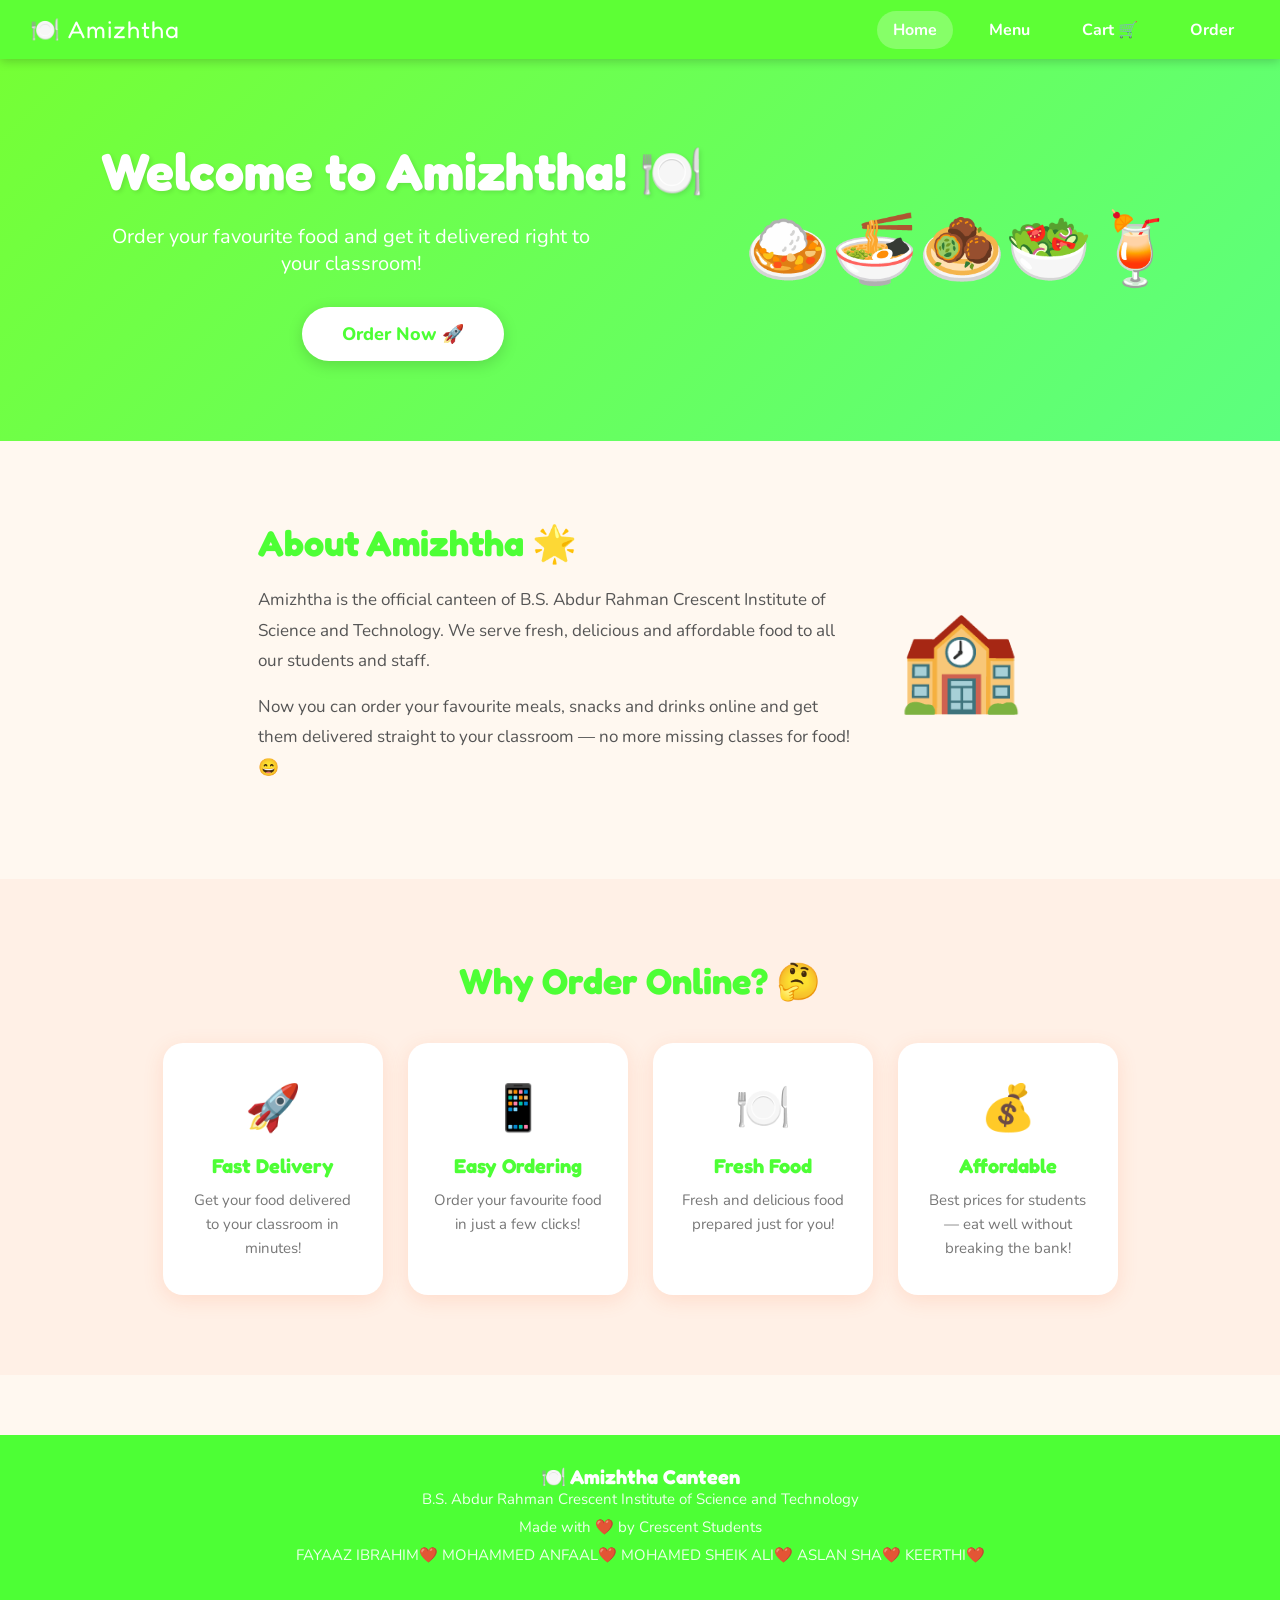
==== index.html @ 26bb33be "Add files via upload" ====
<!DOCTYPE html>
<html lang="en">
<head>
    <meta charset="UTF-8">
    <meta name="viewport" content="width=device-width, initial-scale=1.0">
    <title>Amizhtha Canteen</title>
    <link rel="stylesheet" href="style.css">
    <link href="https://fonts.googleapis.com/css2?family=Fredoka+One&family=Nunito:wght@400;600;700;800&display=swap" rel="stylesheet">
</head>
<body>

    <!-- NAVBAR -->
    <nav class="navbar">
        <div class="nav-logo">
            🍽️ Amizhtha
        </div>
        <ul class="nav-links">
            <li><a href="index.html" class="active">Home</a></li>
            <li><a href="menu.html">Menu</a></li>
            <li><a href="cart.html">Cart 🛒</a></li>
            <li><a href="order.html">Order</a></li>
        </ul>
    </nav>

    <!-- HERO SECTION -->
    <section class="hero">
        <div class="hero-content">
            <h1>Welcome to Amizhtha! 🍽️</h1>
            <p>Order your favourite food and get it delivered right to your classroom!</p>
            <a href="menu.html" class="btn">Order Now 🚀</a>
        </div>
        <div class="hero-image">🍛🍜🧆🥗🍹</div>
    </section>

    <!-- ABOUT SECTION -->
    <section class="about">
        <div class="about-content">
            <h2>About Amizhtha 🌟</h2>
            <p>Amizhtha is the official canteen of B.S. Abdur Rahman Crescent Institute of Science and Technology. We serve fresh, delicious and affordable food to all our students and staff.</p>
            <p>Now you can order your favourite meals, snacks and drinks online and get them delivered straight to your classroom — no more missing classes for food! 😄</p>
        </div>
        <div class="about-image">🏫</div>
    </section>

    <!-- FEATURES SECTION -->
    <section class="features">
        <h2>Why Order Online? 🤔</h2>
        <div class="features-container">
            <div class="feature-card">
                <div class="feature-icon">🚀</div>
                <h3>Fast Delivery</h3>
                <p>Get your food delivered to your classroom in minutes!</p>
            </div>
            <div class="feature-card">
                <div class="feature-icon">📱</div>
                <h3>Easy Ordering</h3>
                <p>Order your favourite food in just a few clicks!</p>
            </div>
            <div class="feature-card">
                <div class="feature-icon">🍽️</div>
                <h3>Fresh Food</h3>
                <p>Fresh and delicious food prepared just for you!</p>
            </div>
            <div class="feature-card">
                <div class="feature-icon">💰</div>
                <h3>Affordable</h3>
                <p>Best prices for students — eat well without breaking the bank!</p>
            </div>
        </div>
    </section>

    <!-- FOOTER -->
    <footer class="footer">
        <h3>🍽️ Amizhtha Canteen</h3>
        <p>B.S. Abdur Rahman Crescent Institute of Science and Technology</p>
        <p>Made with ❤️ by Crescent Students</p>
        <p>FAYAAZ IBRAHIM❤️
        MOHAMMED ANFAAL❤️
    MOHAMED SHEIK ALI❤️
ASLAN SHA❤️
KEERTHI❤️</p>
    </footer>

</body>
</html>
---- style.css ----
/* ================================
   GLOBAL STYLES
================================ */
* {
    margin: 0;
    padding: 0;
    box-sizing: border-box;
    font-family: 'Nunito', sans-serif;
}

body {
    background-color: #fff8f0;
    color: #333333;
}

/* ================================
   NAVBAR STYLES
================================ */
.navbar {
    background-color: #5dff35;
    padding: 15px 30px;
    display: flex;
    justify-content: space-between;
    align-items: center;
    position: sticky;
    top: 0;
    z-index: 100;
    box-shadow: 0 2px 10px rgba(0,0,0,0.2);
}

.nav-logo {
    color: white;
    font-size: 24px;
    font-family: 'Fredoka One', cursive;
    letter-spacing: 1px;
}

.nav-links {
    list-style: none;
    display: flex;
    gap: 20px;
}

.nav-links a {
    color: white;
    font-size: 16px;
    text-decoration:none;
    font-weight: 700;
    padding: 8px 16px;
    border-radius: 20px;
    transition: background-color 0.3s;
}

.nav-links a:hover,
.nav-links a.active {
    background-color: rgba(255,255,255,0.25);
    cursor: pointer;
}

/* ================================
   HERO SECTION
================================ */
.hero {
    background: linear-gradient(135deg, #75ff35, #5cff7f);
    padding: 80px 30px;
    display: flex;
    justify-content: center;
    align-items: center;
    gap: 40px;
    text-align: center;
    flex-wrap: wrap;
}

.hero-content h1 {
    font-size: 52px;
    color: white;
    font-family: 'Fredoka One', cursive;
    margin-bottom: 20px;
    text-shadow: 2px 2px 4px rgba(0,0,0,0.1);
}

.hero-content p {
    font-size: 20px;
    color: white;
    margin-bottom: 30px;
    max-width: 500px;
}

.hero-image {
    font-size: 70px;
    animation: float 3s ease-in-out infinite;
}

@keyframes float {
    0%, 100% { transform: translateY(0); }
    50% { transform: translateY(-15px); }
}

/* button*/
.btn {
    background-color: white;
    color: #4dff35;
    padding: 15px 40px;
    border-radius: 30px;
    text-decoration: none;
    font-size: 18px;
    font-weight: 800;
    display: inline-block;
    transition: all 0.3s;
    box-shadow: 0 4px 15px rgba(0,0,0,0.15);
    cursor: pointer;
    border: none;
}

.btn:hover {
    background-color: #4dff35;
    color: white;
    transform: translateY(-3px);
    box-shadow: 0 8px 20px rgba(0,0,0,0.2);
}


   /*ABOUT SECTION*/

.about {
    padding: 80px 30px;
    background-color: #fff8f0;
    display: flex;
    justify-content: center;
    align-items: center;
    gap: 40px;
    flex-wrap: wrap;
}

.about-content {
    max-width: 600px;
}

.about-content h2 {
    font-size: 36px;
    color: #4dff35;
    font-family: 'Fredoka One', cursive;
    margin-bottom: 20px;
}

.about-content p {
    font-size: 17px;
    line-height: 1.8;
    margin-bottom: 15px;
    color: #555;
}

.about-image {
    font-size: 100px;
}


/*FEATURES SECTION*/
.features {
    padding: 80px 30px;
    background-color: #fff0e6;
    text-align: center;
}

.features h2 {
    font-size: 36px;
    color: #4dff35;
    font-family: 'Fredoka One', cursive;
    margin-bottom: 40px;
}

.features-container {
    display: flex;
    justify-content: center;
    gap: 25px;
    flex-wrap: wrap;
}

.feature-card {
    background-color: white;
    padding: 35px 25px;
    border-radius: 20px;
    width: 220px;
    box-shadow: 0 5px 20px rgba(255, 107, 53, 0.15);
    transition: transform 0.3s;
}

.feature-card:hover {
    transform: translateY(-8px);
}

.feature-icon {
    font-size: 45px;
    margin-bottom: 15px;
}

.feature-card h3 {
    font-size: 20px;
    color: #4dff35;
    margin-bottom: 10px;
    font-family: 'Fredoka One', cursive;
}

.feature-card p {
    font-size: 15px;
    color: #777;
    line-height: 1.6;
}


/*PAGE HEADER (Menu, Cart, Order)*/

.page-header {
    background: linear-gradient(135deg,  #75ff35, #5cff7f);
    padding: 50px 30px;
    text-align: center;
}

.page-header h1 {
    font-size: 42px;
    color: white;
    font-family: 'Fredoka One', cursive;
    margin-bottom: 10px;
}

.page-header p {
    font-size: 18px;
    color: white;
}

/* MENU SECTION */
.menu {
    padding: 50px 30px;
    max-width: 1200px;
    margin: 0 auto;
}

.category-title {
    font-size: 30px;
    color: #4dff35;
    font-family: 'Fredoka One', cursive;
    margin: 40px 0 20px 0;
    padding-bottom: 10px;
    border-bottom: 3px dashed #5cff92;
}

.menu-container {
    display: flex;
    gap: 25px;
    flex-wrap: wrap;
}

.menu-card {
    background-color: white;
    border-radius: 20px;
    padding: 25px;
    width: 240px;
    box-shadow: 0 5px 20px rgba(255, 107, 53, 0.12);
    transition: transform 0.3s;
    display: flex;
    flex-direction: column;
}

.menu-card:hover {
    transform: translateY(-5px);
}

.menu-icon {
    font-size: 50px;
    text-align: center;
    margin-bottom: 15px;
}

.menu-card h3 {
    font-size: 18px;
    color: #333;
    margin-bottom: 8px;
    font-weight: 800;
}

.menu-card p {
    font-size: 14px;
    color: #888;
    line-height: 1.5;
    flex-grow: 1;
    margin-bottom: 15px;
}

.menu-footer {
    display: flex;
    justify-content: space-between;
    align-items: center;
}

.price {
    font-size: 20px;
    font-weight: 800;
    color: #35ff35;
}

.btn-add {
    background-color: #4dff35;
    color: white;
    border: none;
    padding: 8px 16px;
    border-radius: 20px;
    cursor: pointer;
    font-size: 14px;
    font-weight: 700;
    transition: all 0.3s;
    font-family: 'Nunito', sans-serif;
}

.btn-add:hover {
    background-color: #4dff35;
    transform: scale(1.05);
}

.btn-add.added {
    background-color: #4CAF50;
}

/*CART SECTION*/
.cart-section {
    padding: 50px 30px;
    max-width: 1100px;
    margin: 0 auto;
}

.cart-container {
    display: flex;
    gap: 30px;
    flex-wrap: wrap;
}

.cart-items {
    flex: 2;
    min-width: 300px;
}

.cart-items h2 {
    font-size: 26px;
    color: #4dff35;
    font-family: 'Fredoka One', cursive;
    margin-bottom: 20px;
}

.cart-item {
    background: white;
    border-radius: 15px;
    padding: 20px;
    margin-bottom: 15px;
    display: flex;
    justify-content: space-between;
    align-items: center;
    box-shadow: 0 3px 12px rgba(255, 107, 53, 0.1);
}

.cart-item-name {
    font-size: 17px;
    font-weight: 700;
    color: #333;
}

.cart-item-price {
    font-size: 17px;
    font-weight: 800;
    color: #4dff35;
}

.btn-remove {
    background-color: #4dff35;
    color: white;
    border: none;
    padding: 7px 14px;
    border-radius: 15px;
    cursor: pointer;
    font-size: 13px;
    font-weight: 700;
    font-family: 'Nunito', sans-serif;
    transition: background-color 0.3s;
}

.btn-remove:hover {
    background-color: #cc0000;
}

.empty-cart {
    text-align: center;
    padding: 50px;
    display: none;
}

.empty-cart p {
    font-size: 22px;
    color: #aaa;
    margin-bottom: 20px;
}

/*CART SUMMARY*/
.cart-summary {
    flex: 1;
    min-width: 250px;
    background: white;
    border-radius: 20px;
    padding: 30px;
    box-shadow: 0 5px 20px rgba(255, 107, 53, 0.15);
    height: fit-content;
}

.cart-summary h2 {
    font-size: 24px;
    color: #4dff35;
    font-family: 'Fredoka One', cursive;
    margin-bottom: 20px;
}

.summary-row {
    display: flex;
    justify-content: space-between;
    padding: 12px 0;
    border-bottom: 1px solid #f0e0d0;
    font-size: 16px;
    color: #555;
}

.summary-row.total {
    font-size: 20px;
    font-weight: 800;
    color: #4dff35;
    border-bottom: none;
    margin-top: 10px;
    margin-bottom: 20px;
}

/*ORDER SECTION*/
.order-section {
    padding: 50px 30px;
    max-width: 700px;
    margin: 0 auto;
}

.order-form {
    background: white;
    border-radius: 20px;
    padding: 40px;
    box-shadow: 0 5px 20px rgba(255, 107, 53, 0.15);
}

.order-form h2 {
    font-size: 28px;
    color: #4dff35;
    font-family: 'Fredoka One', cursive;
    margin-bottom: 25px;
}

.form-group {
    margin-bottom: 20px;
}

.form-group label {
    display: block;
    font-size: 15px;
    font-weight: 700;
    color: #555;
    margin-bottom: 8px;
}

.form-group input {
    width: 100%;
    padding: 12px 18px;
    border: 2px solid #ffe0cc;
    border-radius: 12px;
    font-size: 15px;
    font-family: 'Nunito', sans-serif;
    outline: none;
    transition: border-color 0.3s;
}

.form-group input:focus {
    border-color: #4dff35;
}

.order-summary-box {
    background: #fff8f0;
    border-radius: 15px;
    padding: 20px;
    margin: 25px 0;
}

.order-summary-box h3 {
    font-size: 20px;
    color: #4dff35;
    font-family: 'Fredoka One', cursive;
    margin-bottom: 15px;
}

.order-summary-box p {
    font-size: 15px;
    color: #777;
    padding: 5px 0;
    border-bottom: 1px dashed #ffd0b0;
}

/* ================================
   SUCCESS SECTION
================================ */
.success-section {
    padding: 80px 30px;
    text-align: center;
}

.success-box {
    background: white;
    border-radius: 25px;
    padding: 60px 40px;
    max-width: 500px;
    margin: 0 auto;
    box-shadow: 0 10px 40px rgba(255, 107, 53, 0.2);
}

.success-icon {
    font-size: 80px;
    margin-bottom: 20px;
    animation: bounce 1s ease infinite;
}

@keyframes bounce {
    0%, 100% { transform: scale(1); }
    50% { transform: scale(1.2); }
}

.success-box h2 {
    font-size: 32px;
    color: #4dff35;
    font-family: 'Fredoka One', cursive;
    margin-bottom: 15px;
}

.success-box p {
    font-size: 17px;
    color: #777;
    margin-bottom: 15px;
    line-height: 1.7;
}

/* ================================
   FOOTER
================================ */
.footer {
    background-color: #4dff35;
    color: white;
    text-align: center;
    padding: 30px;
    margin-top: 60px;
}

.footer p {
    font-size: 15px;
    margin-bottom: 8px;
    opacity: 0.9;
}

.footer h3:first-child {
    font-size: 20px;
    font-family: 'Fredoka One', cursive;
    opacity: 1;
}

.menu-img {
    width: 100%;
    height: 160px;
    object-fit: cover;
    border-radius: 12px;
    margin-bottom: 15px;
}
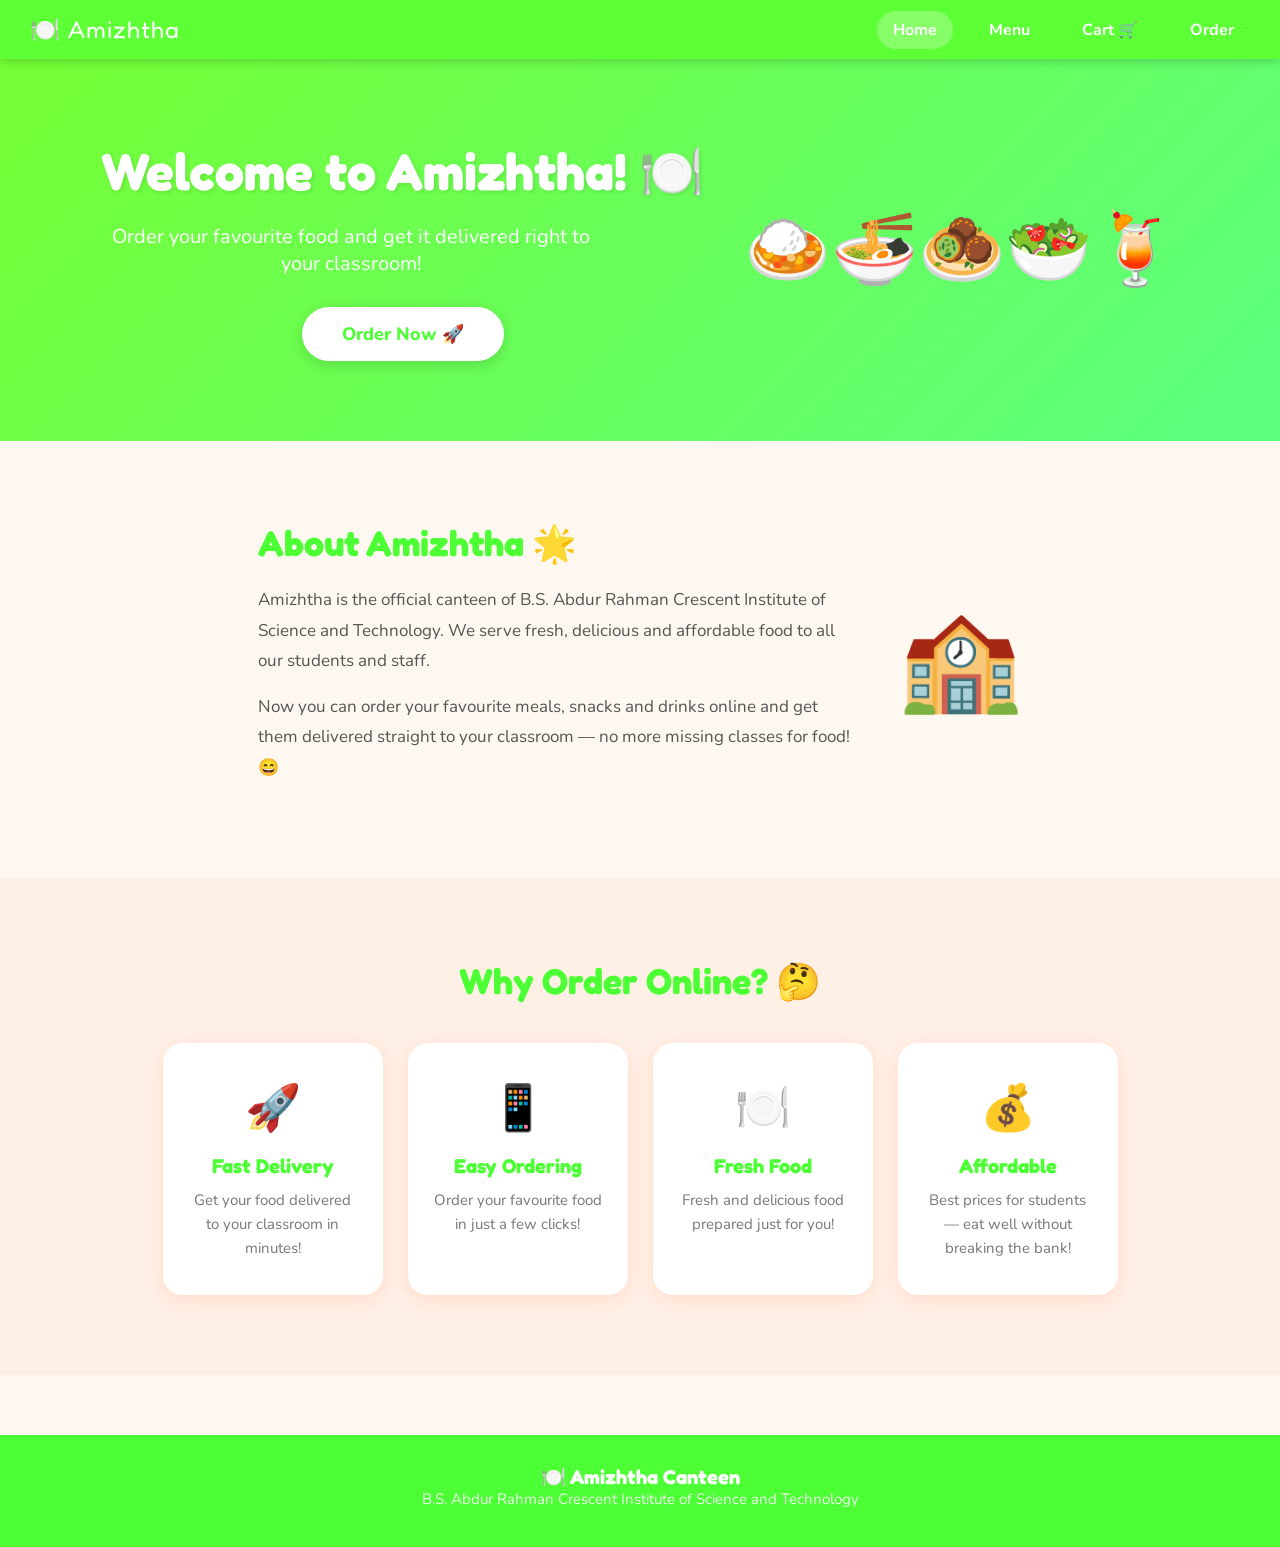
==== commit a7ffcca3: "Update index.html" ====
--- a/index.html
+++ b/index.html
@@ -73,12 +73,7 @@
     <footer class="footer">
         <h3>🍽️ Amizhtha Canteen</h3>
         <p>B.S. Abdur Rahman Crescent Institute of Science and Technology</p>
-        <p>Made with ❤️ by Crescent Students</p>
-        <p>FAYAAZ IBRAHIM❤️
-        MOHAMMED ANFAAL❤️
-    MOHAMED SHEIK ALI❤️
-ASLAN SHA❤️
-KEERTHI❤️</p>
+        
     </footer>
 
 </body>
